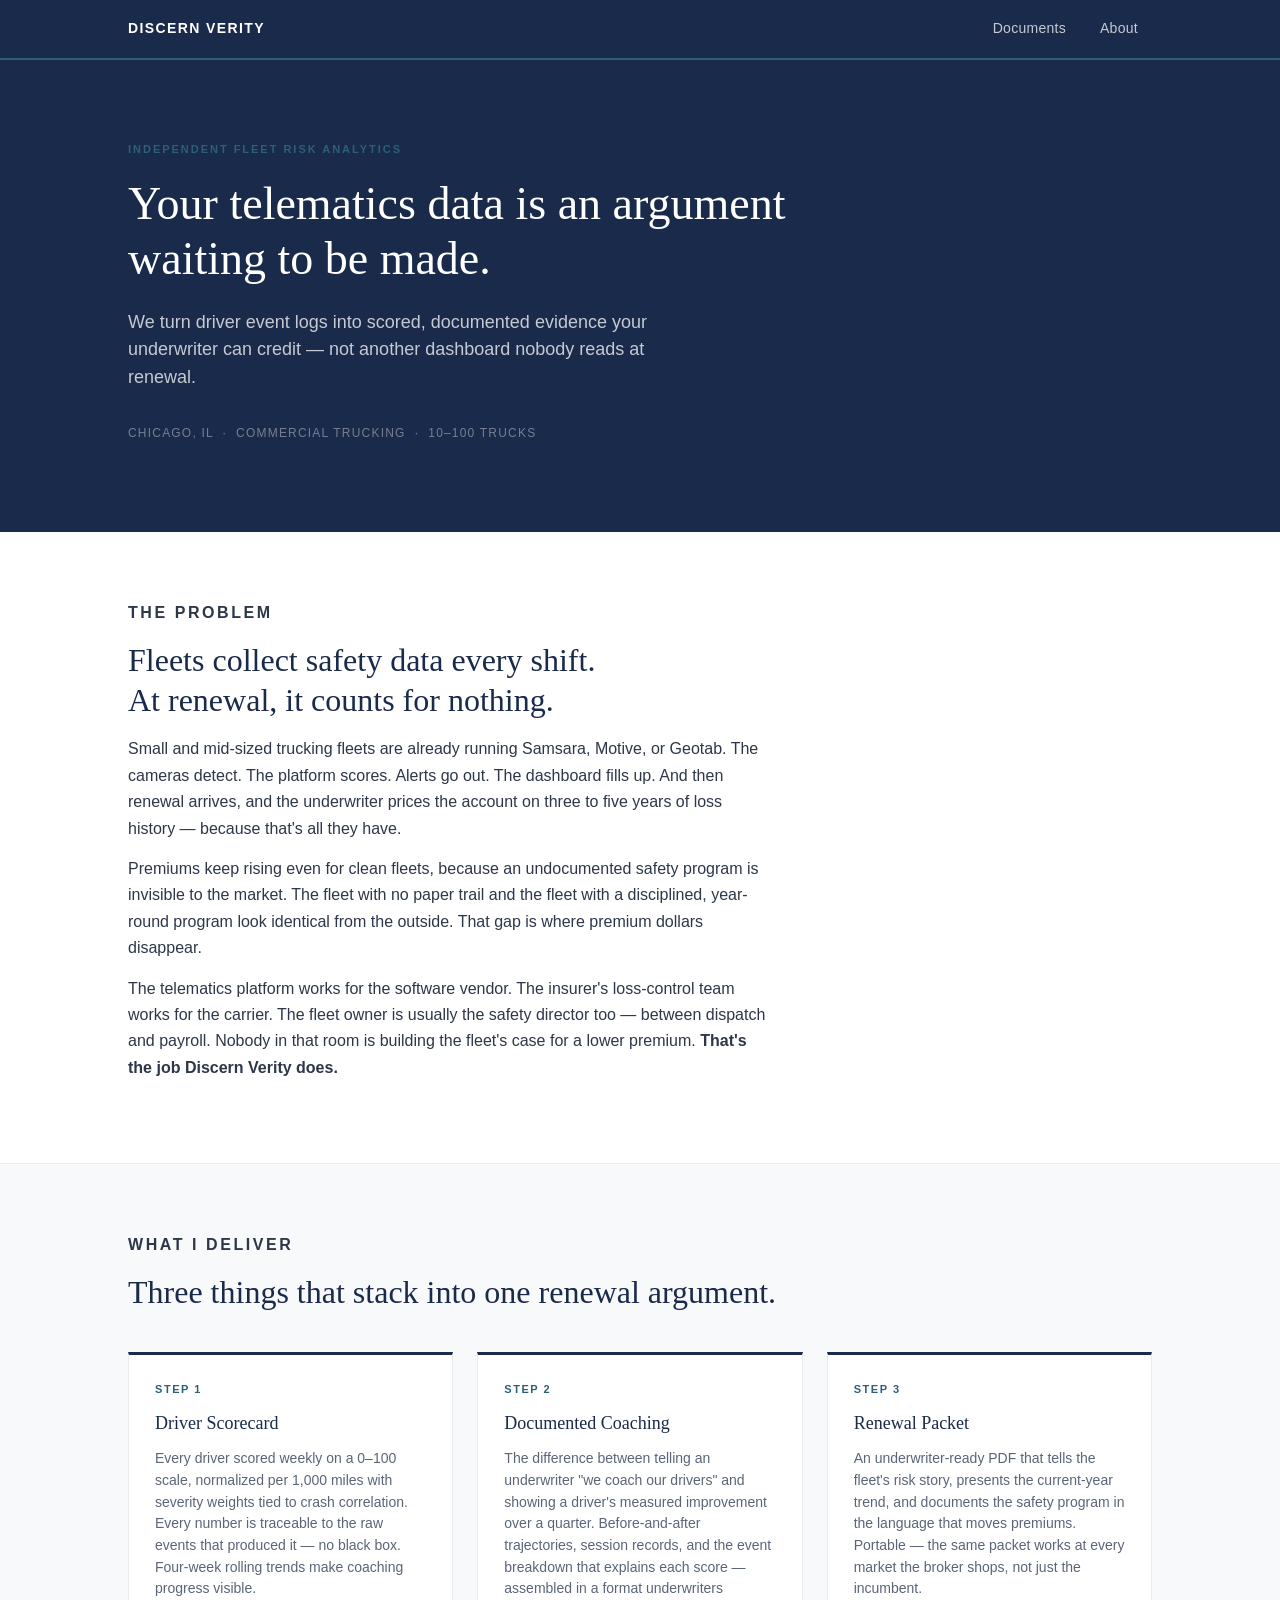
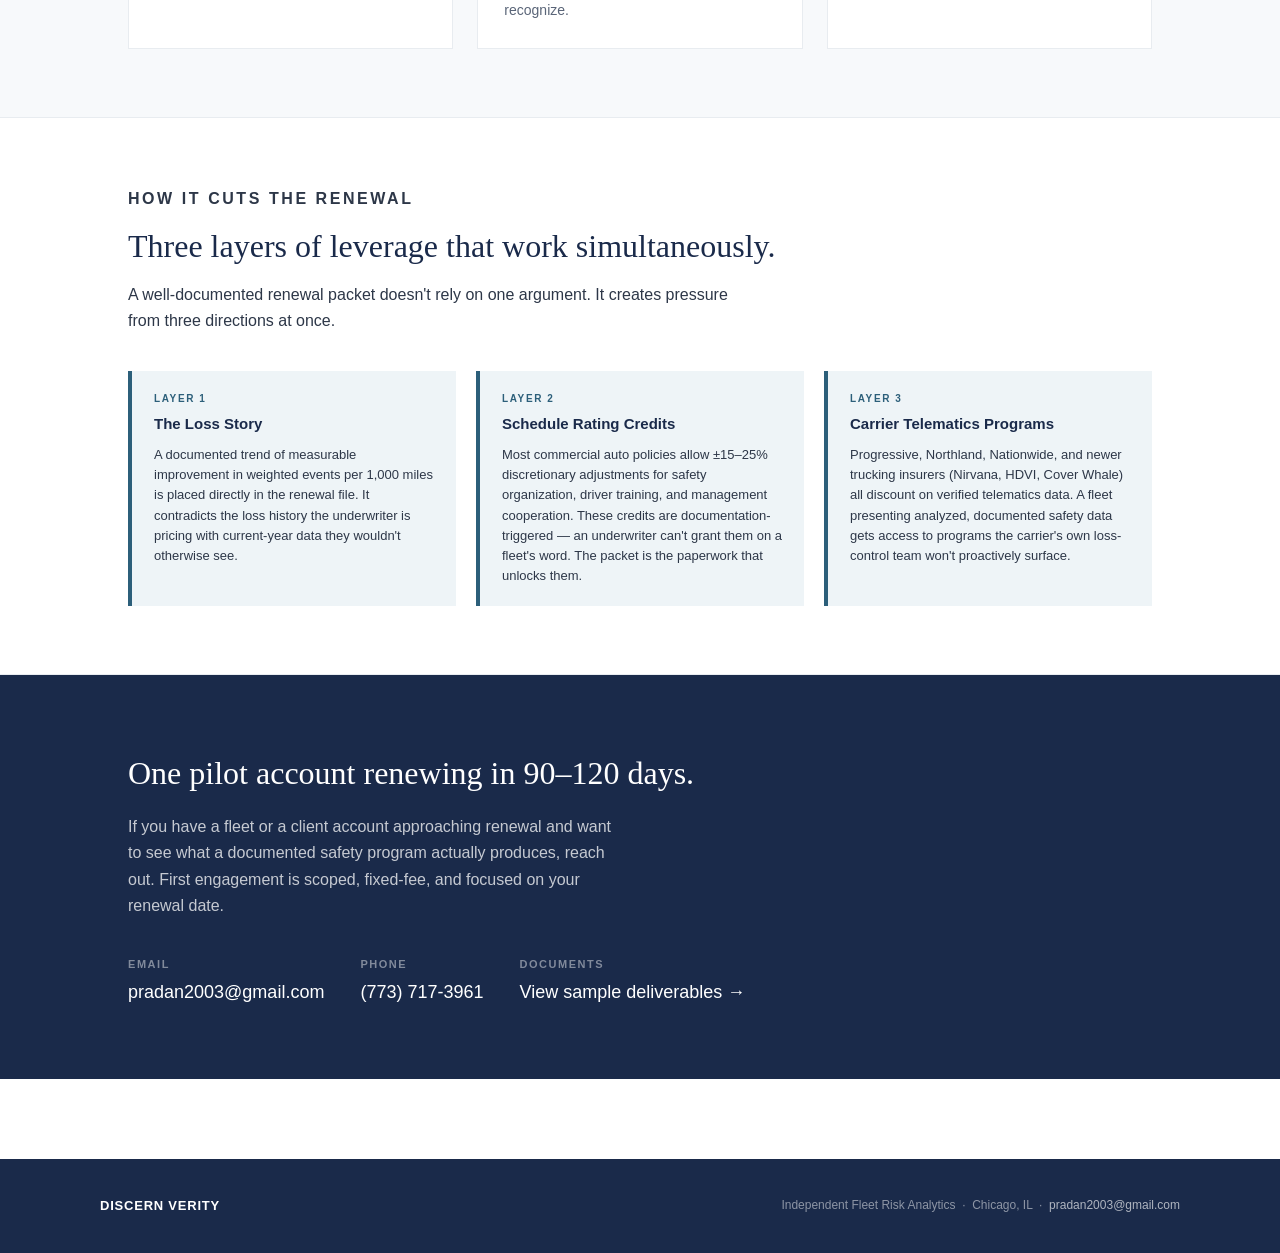
==== index.html @ 991e7363 "Initial public site — Discern Verity Three-page static site (index, documents, about) with all brand" ====
<!DOCTYPE html>
<html lang="en">
<head>
  <meta charset="UTF-8">
  <meta name="viewport" content="width=device-width, initial-scale=1.0">
  <title>Discern Verity — Independent Fleet Risk Analytics</title>
  <meta name="description" content="Discern Verity turns fleet telematics data into driver scorecards, documented coaching, and underwriter-ready renewal packets. Chicago, IL.">
  <link rel="stylesheet" href="site.css">
</head>
<body>

  <!-- ── Header ─────────────────────────────────────────────────────── -->
  <header class="site-header">
    <nav class="site-nav container">
      <a class="brand" href="index.html">Discern Verity</a>
      <div class="nav-links">
        <a href="documents.html">Documents</a>
        <a href="about.html">About</a>
      </div>
    </nav>
  </header>

  <!-- ── Hero ───────────────────────────────────────────────────────── -->
  <section class="hero">
    <div class="container">
      <p class="hero-eyebrow">Independent Fleet Risk Analytics</p>
      <h1>Your telematics data is an argument waiting to be made.</h1>
      <p class="hero-sub">
        We turn driver event logs into scored, documented evidence your underwriter
        can credit — not another dashboard nobody reads at renewal.
      </p>
      <p class="hero-location">Chicago, IL &nbsp;·&nbsp; Commercial Trucking &nbsp;·&nbsp; 10–100 trucks</p>
    </div>
  </section>

  <!-- ── Problem ────────────────────────────────────────────────────── -->
  <section class="section">
    <div class="container">
      <p class="section-label">The problem</p>
      <h2>Fleets collect safety data every shift.<br>At renewal, it counts for nothing.</h2>
      <div class="section-body">
        <p>
          Small and mid-sized trucking fleets are already running Samsara, Motive, or Geotab.
          The cameras detect. The platform scores. Alerts go out. The dashboard fills up.
          And then renewal arrives, and the underwriter prices the account on three to five
          years of loss history — because that's all they have.
        </p>
        <p>
          Premiums keep rising even for clean fleets, because an undocumented safety
          program is invisible to the market. The fleet with no paper trail and the fleet
          with a disciplined, year-round program look identical from the outside.
          That gap is where premium dollars disappear.
        </p>
        <p>
          The telematics platform works for the software vendor. The insurer's loss-control
          team works for the carrier. The fleet owner is usually the safety director too —
          between dispatch and payroll. Nobody in that room is building the fleet's case
          for a lower premium.
          <strong>That's the job Discern Verity does.</strong>
        </p>
      </div>
    </div>
  </section>

  <hr class="section-divider">

  <!-- ── What I deliver ─────────────────────────────────────────────── -->
  <section class="section section-alt">
    <div class="container">
      <p class="section-label">What I deliver</p>
      <h2>Three things that stack into one renewal argument.</h2>
      <div class="deliver-grid">

        <div class="deliver-card">
          <p class="step">Step 1</p>
          <h3>Driver Scorecard</h3>
          <p>
            Every driver scored weekly on a 0–100 scale, normalized per 1,000 miles
            with severity weights tied to crash correlation. Every number is
            traceable to the raw events that produced it — no black box.
            Four-week rolling trends make coaching progress visible.
          </p>
        </div>

        <div class="deliver-card">
          <p class="step">Step 2</p>
          <h3>Documented Coaching</h3>
          <p>
            The difference between telling an underwriter "we coach our drivers"
            and showing a driver's measured improvement over a quarter.
            Before-and-after trajectories, session records, and the event breakdown
            that explains each score — assembled in a format underwriters recognize.
          </p>
        </div>

        <div class="deliver-card">
          <p class="step">Step 3</p>
          <h3>Renewal Packet</h3>
          <p>
            An underwriter-ready PDF that tells the fleet's risk story, presents
            the current-year trend, and documents the safety program in the language
            that moves premiums. Portable — the same packet works at every market
            the broker shops, not just the incumbent.
          </p>
        </div>

      </div>
    </div>
  </section>

  <hr class="section-divider">

  <!-- ── Three Layers ───────────────────────────────────────────────── -->
  <section class="section">
    <div class="container">
      <p class="section-label">How it cuts the renewal</p>
      <h2>Three layers of leverage that work simultaneously.</h2>
      <p style="max-width:600px; margin-bottom:0; color:var(--body-text);">
        A well-documented renewal packet doesn't rely on one argument.
        It creates pressure from three directions at once.
      </p>

      <div class="layers-grid">

        <div class="layer-card">
          <p class="layer-num">Layer 1</p>
          <h3>The Loss Story</h3>
          <p>
            A documented trend of measurable improvement in weighted events per
            1,000 miles is placed directly in the renewal file. It contradicts the
            loss history the underwriter is pricing with current-year data they
            wouldn't otherwise see.
          </p>
        </div>

        <div class="layer-card">
          <p class="layer-num">Layer 2</p>
          <h3>Schedule Rating Credits</h3>
          <p>
            Most commercial auto policies allow ±15–25% discretionary adjustments
            for safety organization, driver training, and management cooperation.
            These credits are documentation-triggered — an underwriter can't grant
            them on a fleet's word. The packet is the paperwork that unlocks them.
          </p>
        </div>

        <div class="layer-card">
          <p class="layer-num">Layer 3</p>
          <h3>Carrier Telematics Programs</h3>
          <p>
            Progressive, Northland, Nationwide, and newer trucking insurers
            (Nirvana, HDVI, Cover Whale) all discount on verified telematics data.
            A fleet presenting analyzed, documented safety data gets access to
            programs the carrier's own loss-control team won't proactively surface.
          </p>
        </div>

      </div>
    </div>
  </section>

  <hr class="section-divider">

  <!-- ── CTA / Contact ──────────────────────────────────────────────── -->
  <section class="cta-section">
    <div class="container">
      <h2>One pilot account renewing in 90–120 days.</h2>
      <p>
        If you have a fleet or a client account approaching renewal and want to
        see what a documented safety program actually produces, reach out.
        First engagement is scoped, fixed-fee, and focused on your renewal date.
      </p>
      <div class="contact-grid">
        <div class="contact-item">
          <span class="contact-label">Email</span>
          <span class="contact-value">
            <a href="mailto:pradan2003@gmail.com">pradan2003@gmail.com</a>
          </span>
        </div>
        <div class="contact-item">
          <span class="contact-label">Phone</span>
          <span class="contact-value">
            <a href="tel:+17737173961">(773) 717-3961</a>
          </span>
        </div>
        <div class="contact-item">
          <span class="contact-label">Documents</span>
          <span class="contact-value">
            <a href="documents.html">View sample deliverables →</a>
          </span>
        </div>
      </div>
    </div>
  </section>

  <!-- ── Footer ─────────────────────────────────────────────────────── -->
  <footer class="site-footer">
    <div class="footer-inner">
      <span class="footer-brand">Discern Verity</span>
      <span class="footer-copy">
        Independent Fleet Risk Analytics &nbsp;·&nbsp; Chicago, IL
        &nbsp;·&nbsp; <a href="mailto:pradan2003@gmail.com">pradan2003@gmail.com</a>
      </span>
    </div>
  </footer>

</body>
</html>
---- site.css ----
/*
  Discern Verity — site.css
  ──────────────────────────────────────────────────────────────────────────
  ALL color values are sourced directly from
  src/discern_verity/reporting/theme.py in the private Discern_Verity repo.
  Variable names map one-to-one to theme.py constants.
  ──────────────────────────────────────────────────────────────────────────
*/

:root {
  --navy:          #1a2a4a;  /* theme.py  NAVY         */
  --gray:          #5a6578;  /* theme.py  GRAY         */
  --accent:        #2c5f7a;  /* theme.py  ACCENT       */
  --light-grid:    #e8ecf0;  /* theme.py  LIGHT_GRID   */
  --light-bg:      #f7f9fb;  /* theme.py  LIGHT_BG     */
  --callout-bg:    #eef4f7;  /* theme.py  CALLOUT_BG   */
  --body-text:     #2d3748;  /* theme.py  BODY_TEXT    */
  --bg-white:      #ffffff;  /* theme.py  BG_WHITE     */
  --bg-secondary:  #f4f6f8;  /* theme.py  BG_SECONDARY */

  --font-sans:  "Helvetica Neue", Helvetica, Arial, sans-serif; /* theme.py FONT       */
  --font-serif: Georgia, "Times New Roman", serif;              /* theme.py SERIF_FONT */
}

/* ── Reset ─────────────────────────────────────────────────────────────── */
*, *::before, *::after { box-sizing: border-box; }

body {
  margin: 0;
  font-family: var(--font-sans);
  font-size: 16px;
  line-height: 1.65;
  color: var(--body-text);
  background: var(--bg-white);
  -webkit-font-smoothing: antialiased;
}

a { color: var(--accent); text-decoration: none; }
a:hover { text-decoration: underline; }
img { max-width: 100%; height: auto; display: block; }

/* ── Layout ─────────────────────────────────────────────────────────────── */
.container {
  max-width: 1080px;
  margin: 0 auto;
  padding: 0 28px;
}

/* ── Header / Nav ───────────────────────────────────────────────────────── */
.site-header {
  background: var(--navy);
  position: sticky;
  top: 0;
  z-index: 100;
  border-bottom: 2px solid var(--accent);
}

.site-nav {
  display: flex;
  align-items: center;
  justify-content: space-between;
  height: 58px;
}

.brand {
  font-family: var(--font-sans);
  font-size: 14px;
  font-weight: 700;
  color: #ffffff;
  letter-spacing: 0.1em;
  text-transform: uppercase;
  text-decoration: none;
}
.brand:hover { text-decoration: none; opacity: 0.9; }

.nav-links { display: flex; align-items: center; gap: 6px; }
.nav-links a {
  color: rgba(255,255,255,0.75);
  font-size: 14px;
  padding: 6px 14px;
  border-radius: 2px;
  letter-spacing: 0.02em;
}
.nav-links a:hover { color: #ffffff; text-decoration: none; }
.nav-links a.active {
  color: #ffffff;
  background: rgba(255,255,255,0.08);
}

/* ── Footer ─────────────────────────────────────────────────────────────── */
.site-footer {
  background: var(--navy);
  padding: 36px 28px;
  margin-top: 80px;
}

.footer-inner {
  max-width: 1080px;
  margin: 0 auto;
  display: flex;
  justify-content: space-between;
  align-items: center;
  flex-wrap: wrap;
  gap: 12px;
}

.footer-brand {
  font-size: 13px;
  font-weight: 700;
  color: #ffffff;
  letter-spacing: 0.06em;
  text-transform: uppercase;
}

.footer-copy {
  font-size: 12px;
  color: rgba(255,255,255,0.5);
}

.footer-copy a { color: rgba(255,255,255,0.65); }

/* ── Hero ───────────────────────────────────────────────────────────────── */
.hero {
  background: var(--navy);
  padding: 80px 0 76px;
}

.hero-eyebrow {
  font-size: 11px;
  font-weight: 700;
  letter-spacing: 0.18em;
  text-transform: uppercase;
  color: var(--accent);
  margin: 0 0 18px;
}

.hero h1 {
  font-family: var(--font-serif);
  font-size: clamp(26px, 4vw, 46px);
  font-weight: normal;
  line-height: 1.2;
  color: #ffffff;
  margin: 0 0 22px;
  max-width: 680px;
}

.hero-sub {
  font-size: 18px;
  color: rgba(255,255,255,0.75);
  max-width: 540px;
  margin: 0 0 10px;
  line-height: 1.55;
}

.hero-location {
  font-size: 12px;
  letter-spacing: 0.1em;
  text-transform: uppercase;
  color: rgba(255,255,255,0.4);
  margin-top: 32px;
}

/* ── Sections ───────────────────────────────────────────────────────────── */
.section { padding: 68px 0; }
.section-alt { background: var(--light-bg); }

.section-label {
  font-size: 11px;
  font-weight: 700;
  letter-spacing: 0.16em;
  text-transform: uppercase;
  color: var(--gray);
  margin: 0 0 12px;
}

.section h2 {
  font-family: var(--font-serif);
  font-size: clamp(22px, 2.8vw, 32px);
  font-weight: normal;
  color: var(--navy);
  margin: 0 0 16px;
  line-height: 1.25;
}

.section > .container > p,
.section-body p {
  color: var(--body-text);
  max-width: 640px;
  margin: 0 0 14px;
  font-size: 16px;
}

/* ── Three-column deliver cards ─────────────────────────────────────────── */
.deliver-grid {
  display: grid;
  grid-template-columns: repeat(auto-fit, minmax(260px, 1fr));
  gap: 24px;
  margin-top: 40px;
}

.deliver-card {
  background: var(--bg-white);
  border: 1px solid var(--light-grid);
  border-top: 3px solid var(--navy);
  padding: 26px;
}

.deliver-card .step {
  font-size: 11px;
  font-weight: 700;
  letter-spacing: 0.14em;
  text-transform: uppercase;
  color: var(--accent);
  margin: 0 0 10px;
}

.deliver-card h3 {
  font-family: var(--font-serif);
  font-size: 18px;
  font-weight: normal;
  color: var(--navy);
  margin: 0 0 10px;
}

.deliver-card p {
  font-size: 14px;
  color: var(--gray);
  margin: 0;
  line-height: 1.55;
}

/* ── Renewal layers ─────────────────────────────────────────────────────── */
.layers-grid {
  display: grid;
  grid-template-columns: repeat(auto-fit, minmax(240px, 1fr));
  gap: 20px;
  margin-top: 36px;
}

.layer-card {
  background: var(--callout-bg);
  border-left: 4px solid var(--accent);
  padding: 20px 22px;
}

.layer-card .layer-num {
  font-size: 10px;
  font-weight: 700;
  letter-spacing: 0.16em;
  text-transform: uppercase;
  color: var(--accent);
  margin: 0 0 6px;
}

.layer-card h3 {
  font-size: 15px;
  font-weight: 700;
  color: var(--navy);
  margin: 0 0 8px;
}

.layer-card p {
  font-size: 13px;
  color: var(--body-text);
  margin: 0;
  line-height: 1.55;
}

/* ── CTA / Contact ──────────────────────────────────────────────────────── */
.cta-section {
  background: var(--navy);
  padding: 72px 0;
}

.cta-section h2 {
  font-family: var(--font-serif);
  font-size: clamp(22px, 2.8vw, 32px);
  font-weight: normal;
  color: #ffffff;
  margin: 0 0 14px;
}

.cta-section > .container > p {
  color: rgba(255,255,255,0.75);
  max-width: 500px;
  margin: 0 0 36px;
  font-size: 16px;
}

.contact-grid {
  display: flex;
  flex-wrap: wrap;
  gap: 36px;
}

.contact-item { display: flex; flex-direction: column; gap: 4px; }

.contact-label {
  font-size: 11px;
  font-weight: 700;
  letter-spacing: 0.14em;
  text-transform: uppercase;
  color: rgba(255,255,255,0.45);
}

.contact-value {
  font-size: 18px;
  color: #ffffff;
}
.contact-value a {
  color: #ffffff;
  font-weight: 500;
}
.contact-value a:hover { text-decoration: underline; }

/* ── Page intro header ──────────────────────────────────────────────────── */
.page-intro {
  padding: 56px 0 48px;
  border-bottom: 1px solid var(--light-grid);
}

.page-intro h1 {
  font-family: var(--font-serif);
  font-size: clamp(24px, 3vw, 38px);
  font-weight: normal;
  color: var(--navy);
  margin: 0 0 12px;
}

.page-intro p {
  font-size: 16px;
  color: var(--gray);
  margin: 0;
  max-width: 560px;
}

/* ── Document cards ─────────────────────────────────────────────────────── */
.doc-section { padding: 56px 0 80px; }

.doc-grid {
  display: grid;
  grid-template-columns: repeat(auto-fill, minmax(280px, 1fr));
  gap: 28px;
  margin-top: 48px;
}

.doc-card {
  background: var(--bg-white);
  border: 1px solid var(--light-grid);
  border-top: 3px solid var(--navy);
  padding: 28px 28px 24px;
  display: flex;
  flex-direction: column;
  gap: 14px;
}

.doc-tag {
  display: inline-block;
  font-size: 10px;
  font-weight: 700;
  letter-spacing: 0.1em;
  text-transform: uppercase;
  color: var(--accent);
  background: var(--callout-bg);
  padding: 3px 9px;
  border-radius: 2px;
  width: fit-content;
}

.doc-card h3 {
  font-family: var(--font-serif);
  font-size: 19px;
  font-weight: normal;
  color: var(--navy);
  margin: 0;
  line-height: 1.3;
}

.doc-card p {
  font-size: 14px;
  color: var(--body-text);
  margin: 0;
  line-height: 1.6;
  flex-grow: 1;
}

.demo-note {
  font-size: 12px;
  font-style: italic;
  color: var(--gray);
  background: var(--light-bg);
  border-left: 3px solid var(--light-grid);
  padding: 7px 11px;
  line-height: 1.45;
}

.doc-actions { display: flex; gap: 10px; flex-wrap: wrap; margin-top: 2px; }

.btn {
  display: inline-block;
  font-size: 13px;
  font-weight: 600;
  padding: 9px 20px;
  border-radius: 2px;
  letter-spacing: 0.02em;
  cursor: pointer;
  text-decoration: none;
  text-align: center;
}

.btn-primary {
  background: var(--navy);
  color: #ffffff;
  border: 1px solid var(--navy);
}
.btn-primary:hover {
  background: var(--accent);
  border-color: var(--accent);
  color: #ffffff;
  text-decoration: none;
}

.btn-secondary {
  background: transparent;
  color: var(--accent);
  border: 1px solid var(--light-grid);
}
.btn-secondary:hover {
  border-color: var(--accent);
  color: var(--accent);
  text-decoration: none;
}

/* ── About page ─────────────────────────────────────────────────────────── */
.about-section { padding: 56px 0 80px; }

.about-layout {
  display: grid;
  grid-template-columns: 200px 1fr;
  gap: 60px;
  align-items: start;
  margin-top: 48px;
}

.about-photo-wrap img {
  width: 100%;
  border-radius: 2px;
  border: 1px solid var(--light-grid);
  object-fit: cover;
  aspect-ratio: 3/4;
}

.about-photo-links {
  margin-top: 14px;
  display: flex;
  flex-direction: column;
  gap: 8px;
}

.about-photo-links a {
  font-size: 13px;
  color: var(--accent);
  display: flex;
  align-items: center;
  gap: 6px;
}

.about-bio h1 {
  font-family: var(--font-serif);
  font-size: clamp(24px, 2.8vw, 32px);
  font-weight: normal;
  color: var(--navy);
  margin: 0 0 4px;
}

.about-bio .title-line {
  font-size: 13px;
  font-weight: 600;
  letter-spacing: 0.06em;
  text-transform: uppercase;
  color: var(--gray);
  margin: 0 0 30px;
}

.about-bio p {
  font-size: 15px;
  line-height: 1.75;
  color: var(--body-text);
  margin: 0 0 18px;
  max-width: 660px;
}

.about-bio p:last-child { margin-bottom: 0; }

.about-bio strong { color: var(--navy); }

/* ── Dividers ───────────────────────────────────────────────────────────── */
.section-divider {
  border: none;
  border-top: 1px solid var(--light-grid);
  margin: 0;
}

/* ── Mobile ─────────────────────────────────────────────────────────────── */
@media (max-width: 640px) {
  .container { padding: 0 18px; }

  .hero { padding: 52px 0 48px; }
  .section { padding: 48px 0; }
  .cta-section { padding: 52px 0; }
  .page-intro { padding: 40px 0 36px; }
  .doc-section, .about-section { padding: 40px 0 60px; }

  .about-layout {
    grid-template-columns: 1fr;
    gap: 32px;
  }
  .about-photo-wrap { max-width: 160px; }

  .footer-inner { flex-direction: column; align-items: flex-start; gap: 8px; }
  .site-footer { margin-top: 56px; }

  .contact-grid { flex-direction: column; gap: 24px; }

  .doc-actions { flex-direction: column; }
  .btn { width: 100%; }

  .nav-links a { padding: 6px 10px; }
}
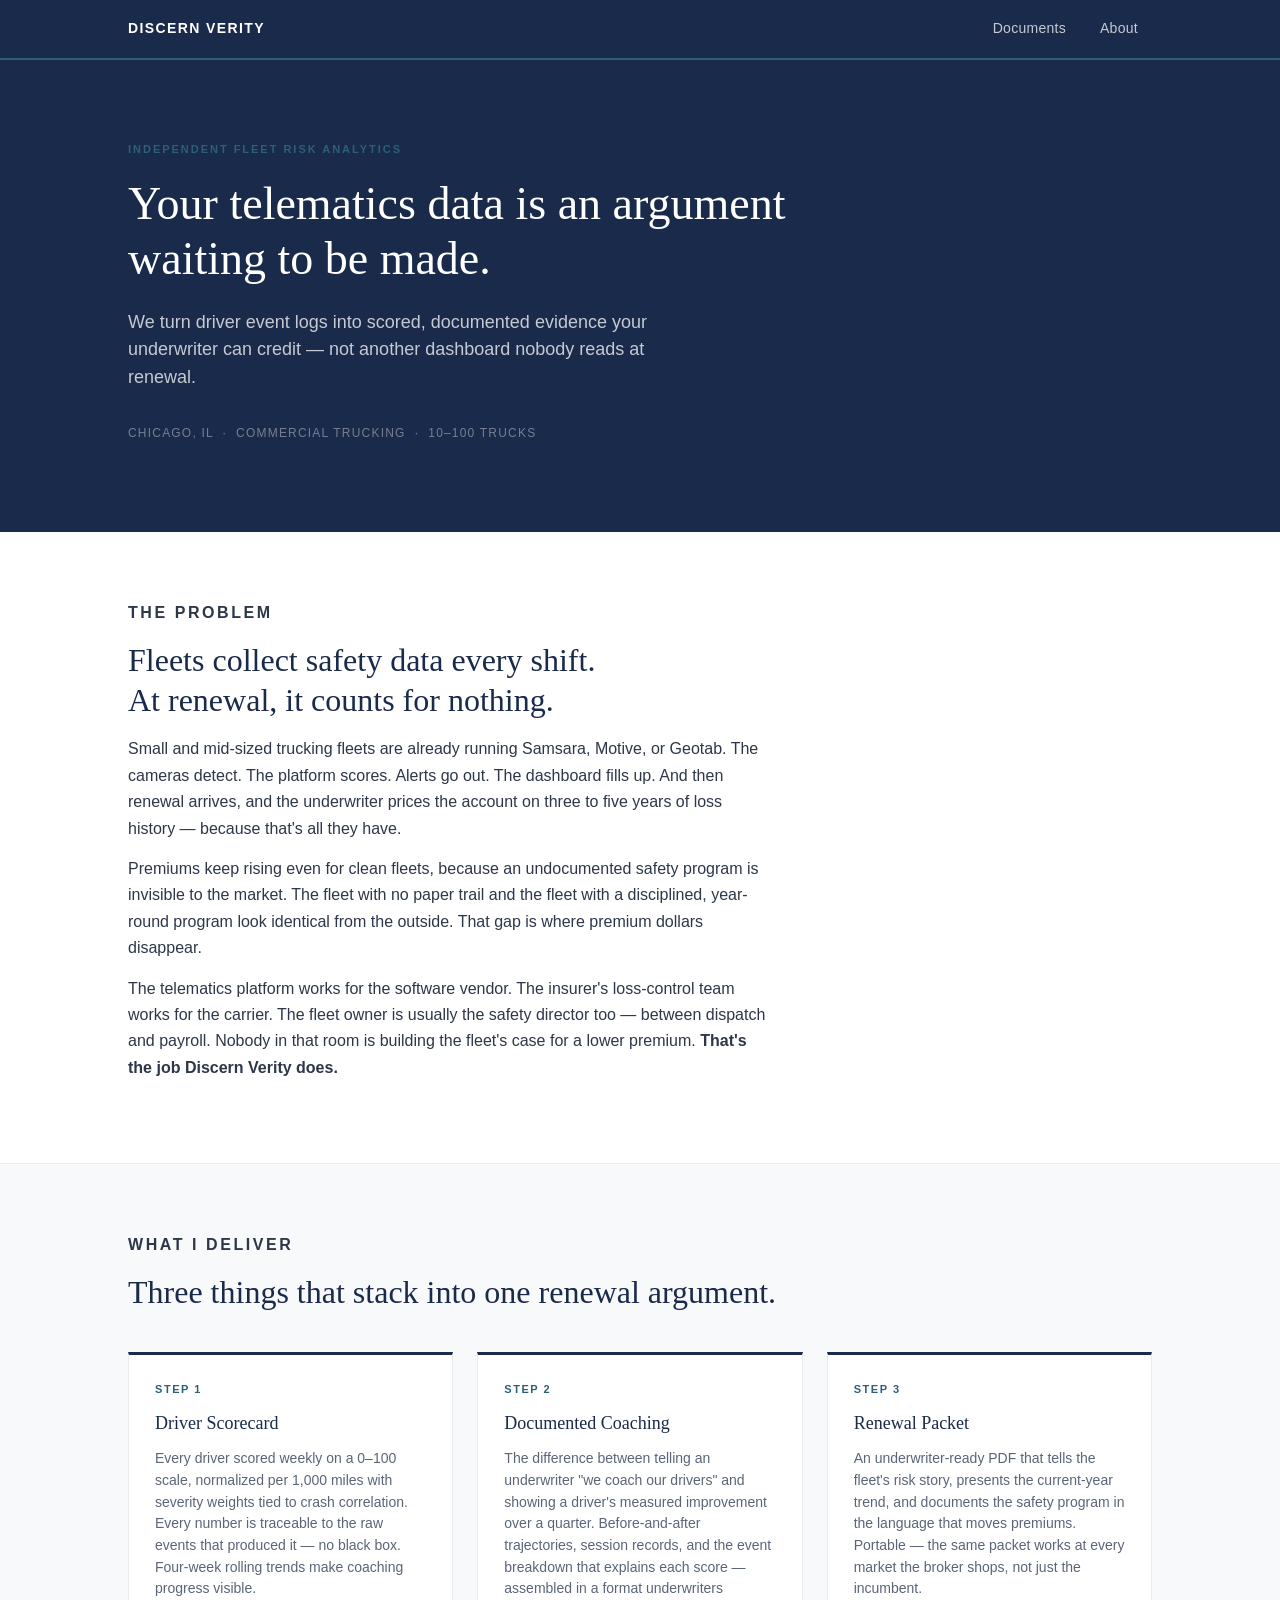
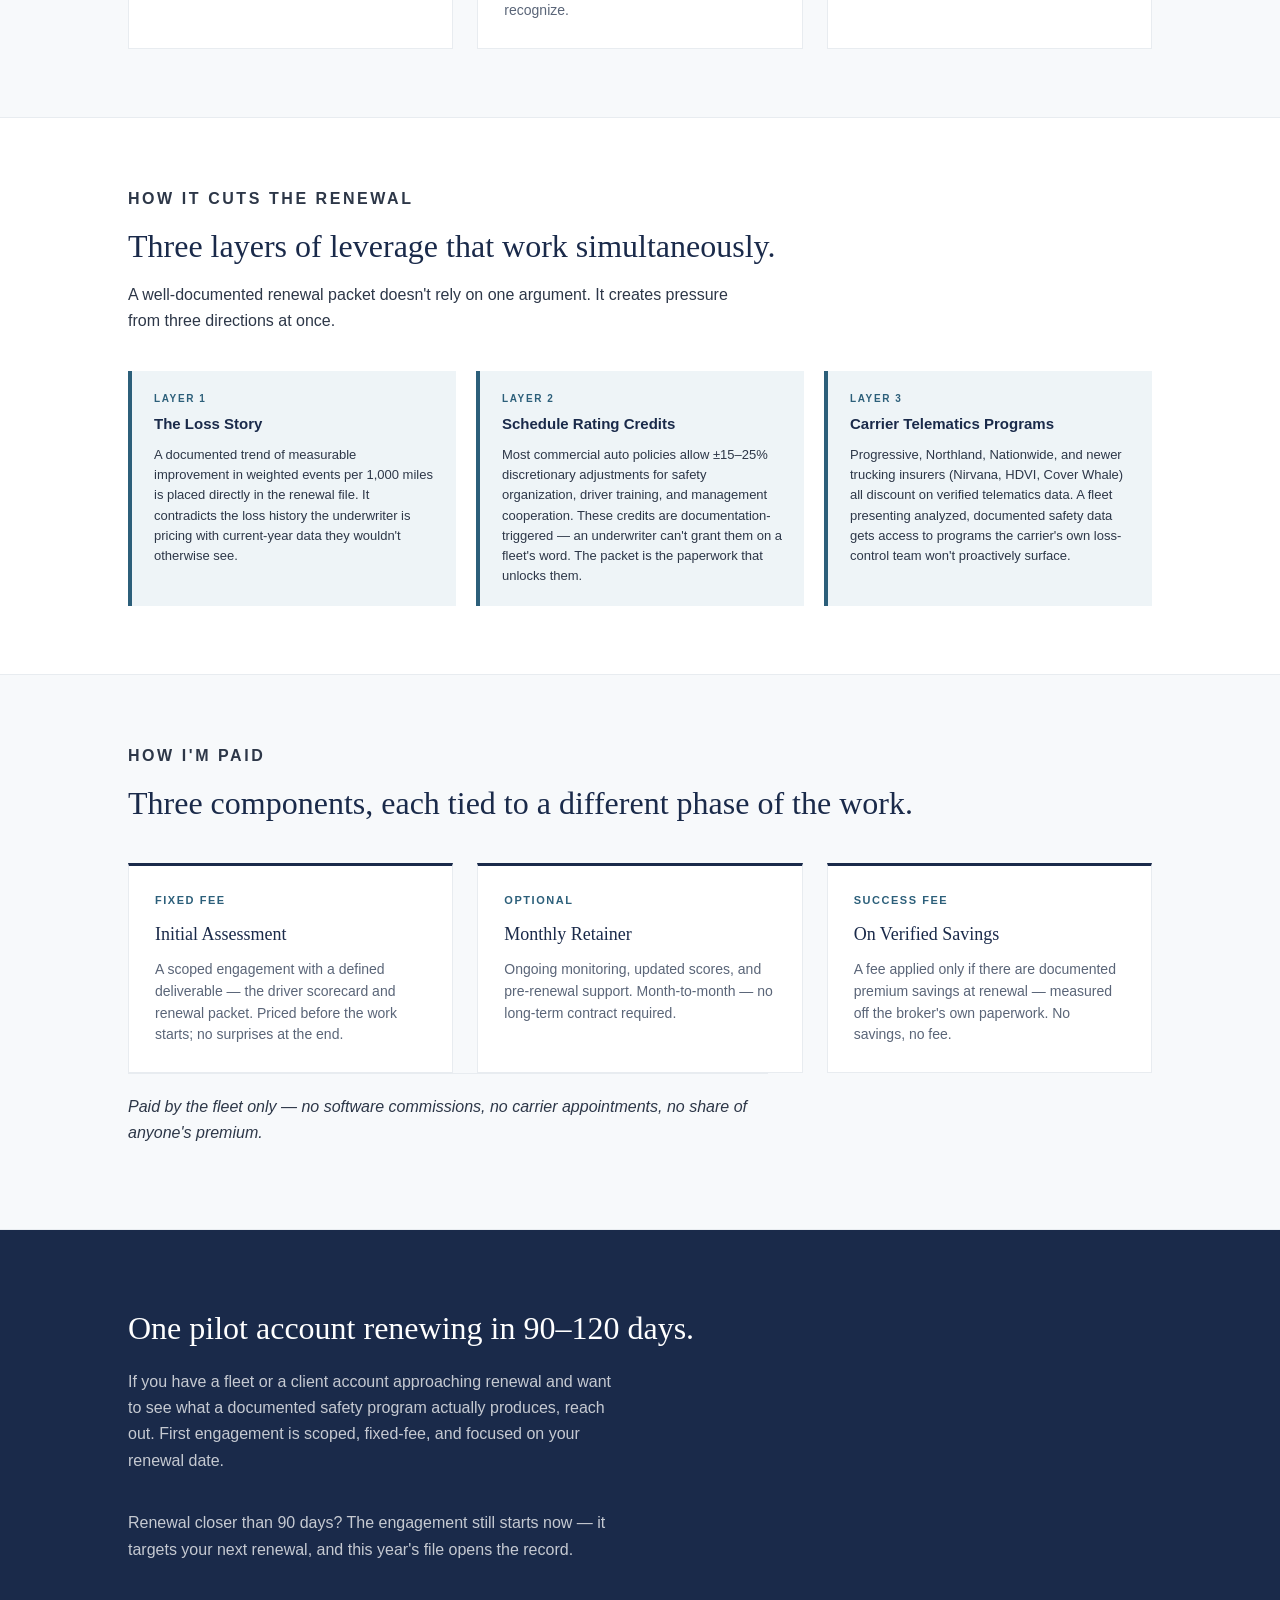
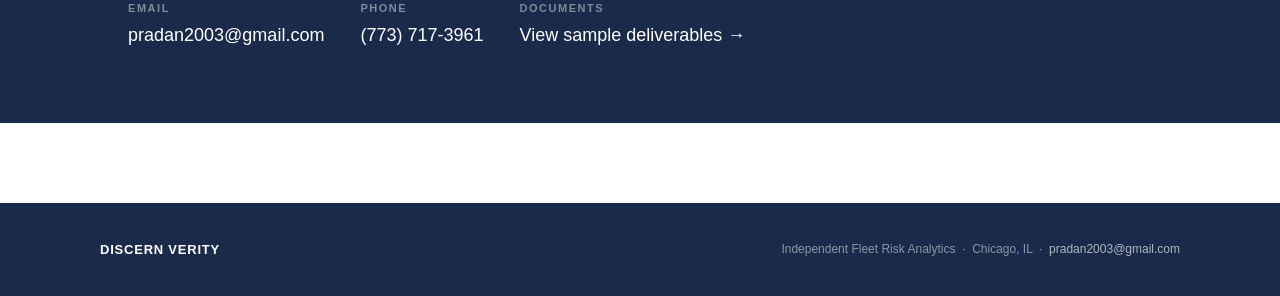
==== commit b4c3b43f: "Add renewal timeline PDF and card; add How I'm paid section" ====
--- a/index.html
+++ b/index.html
@@ -161,6 +161,50 @@
 
   <hr class="section-divider">
 
+  <!-- ── How I'm paid ───────────────────────────────────────────────── -->
+  <section class="section section-alt">
+    <div class="container">
+      <p class="section-label">How I'm paid</p>
+      <h2>Three components, each tied to a different phase of the work.</h2>
+      <div class="deliver-grid">
+
+        <div class="deliver-card">
+          <p class="step">Fixed Fee</p>
+          <h3>Initial Assessment</h3>
+          <p>
+            A scoped engagement with a defined deliverable — the driver scorecard and
+            renewal packet. Priced before the work starts; no surprises at the end.
+          </p>
+        </div>
+
+        <div class="deliver-card">
+          <p class="step">Optional</p>
+          <h3>Monthly Retainer</h3>
+          <p>
+            Ongoing monitoring, updated scores, and pre-renewal support.
+            Month-to-month — no long-term contract required.
+          </p>
+        </div>
+
+        <div class="deliver-card">
+          <p class="step">Success Fee</p>
+          <h3>On Verified Savings</h3>
+          <p>
+            A fee applied only if there are documented premium savings at renewal —
+            measured off the broker's own paperwork. No savings, no fee.
+          </p>
+        </div>
+
+      </div>
+      <p class="paid-closer">
+        Paid by the fleet only — no software commissions, no carrier appointments,
+        no share of anyone's premium.
+      </p>
+    </div>
+  </section>
+
+  <hr class="section-divider">
+
   <!-- ── CTA / Contact ──────────────────────────────────────────────── -->
   <section class="cta-section">
     <div class="container">
@@ -169,6 +213,10 @@
         If you have a fleet or a client account approaching renewal and want to
         see what a documented safety program actually produces, reach out.
         First engagement is scoped, fixed-fee, and focused on your renewal date.
+      </p>
+      <p class="cta-secondary">
+        Renewal closer than 90 days? The engagement still starts now — it
+        targets your next renewal, and this year's file opens the record.
       </p>
       <div class="contact-grid">
         <div class="contact-item">
--- a/site.css
+++ b/site.css
@@ -501,6 +501,25 @@
   margin: 0;
 }
 
+/* ── How I'm paid closer line ───────────────────────────────────────────── */
+.paid-closer {
+  margin-top: 32px;
+  padding-top: 20px;
+  border-top: 1px solid var(--light-grid);
+  font-size: 0.9rem;
+  color: var(--body-text);
+  font-style: italic;
+  max-width: 600px;
+}
+
+/* ── CTA secondary line ──────────────────────────────────────────────────── */
+.cta-secondary {
+  margin-top: 14px;
+  font-size: 0.875rem;
+  color: var(--gray);   /* theme.py GRAY = #5a6578 — quiet secondary tone */
+  max-width: 540px;
+}
+
 /* ── Mobile ─────────────────────────────────────────────────────────────── */
 @media (max-width: 640px) {
   .container { padding: 0 18px; }
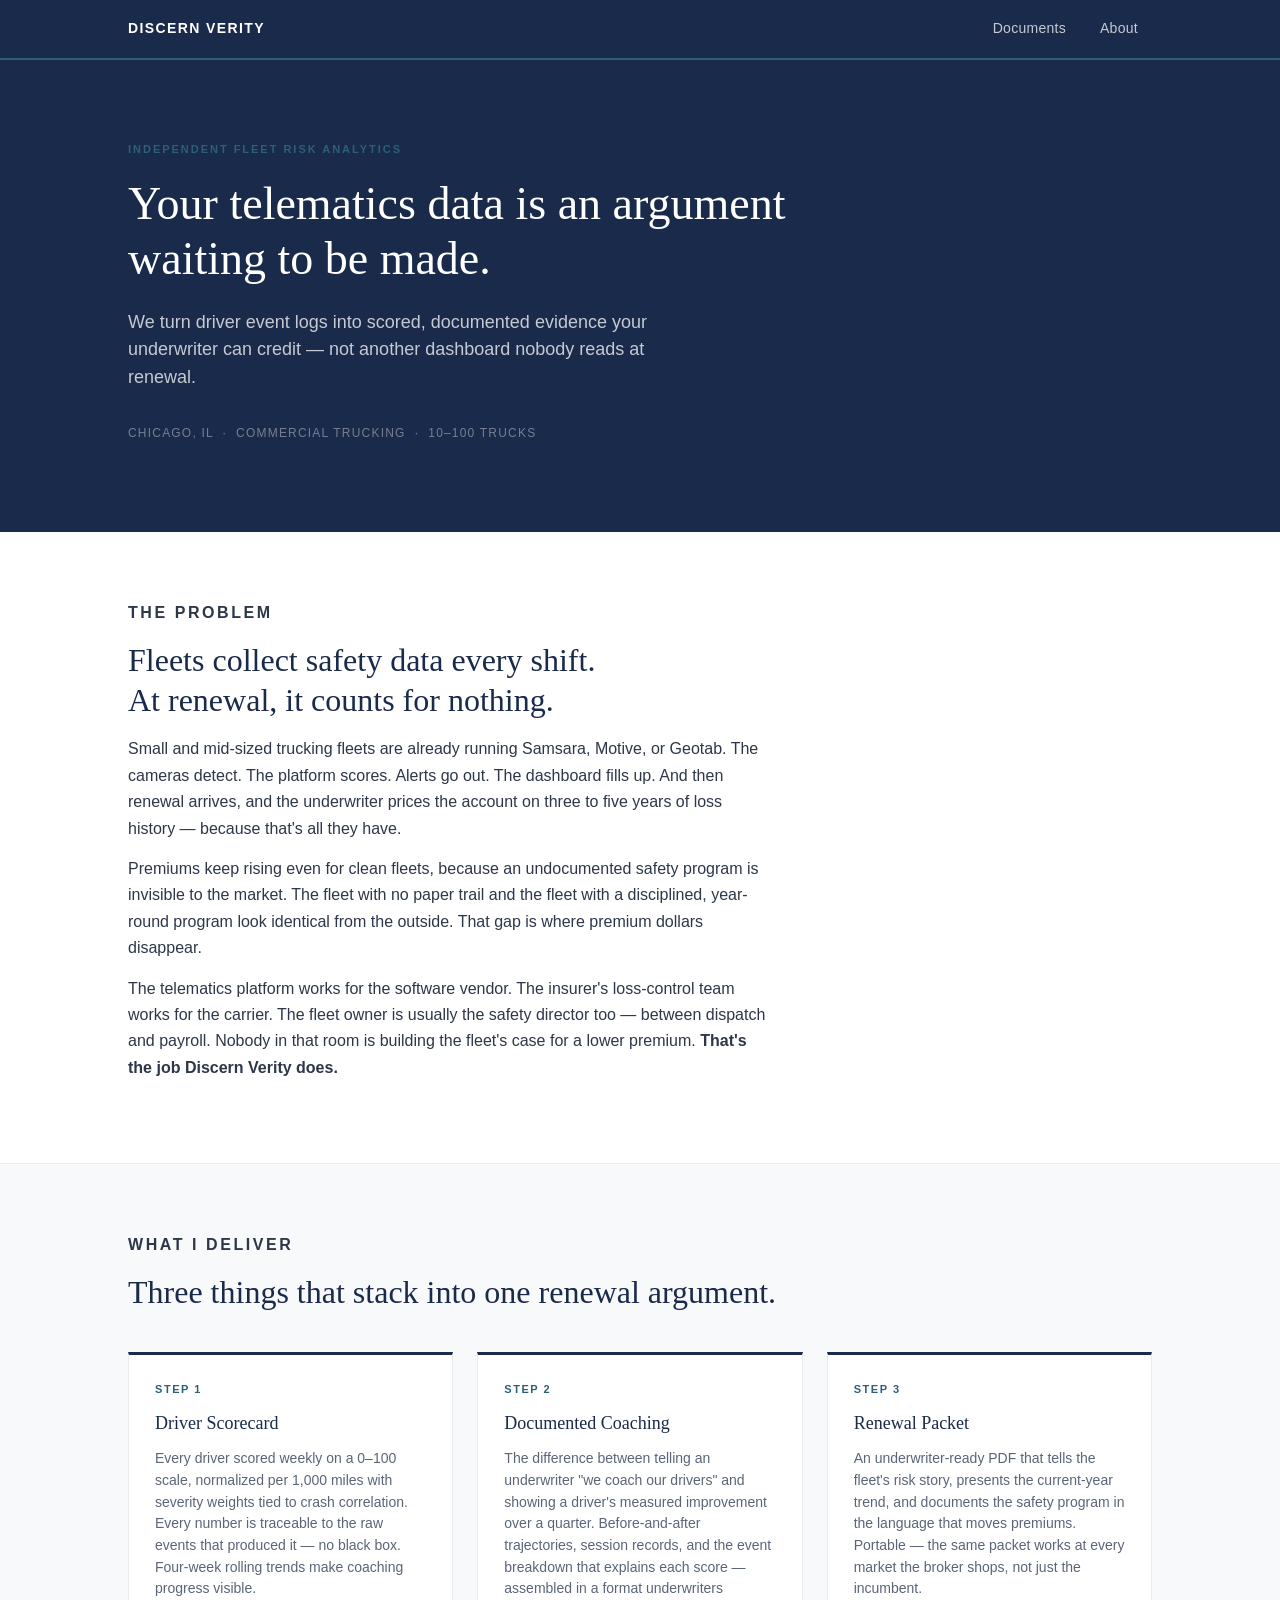
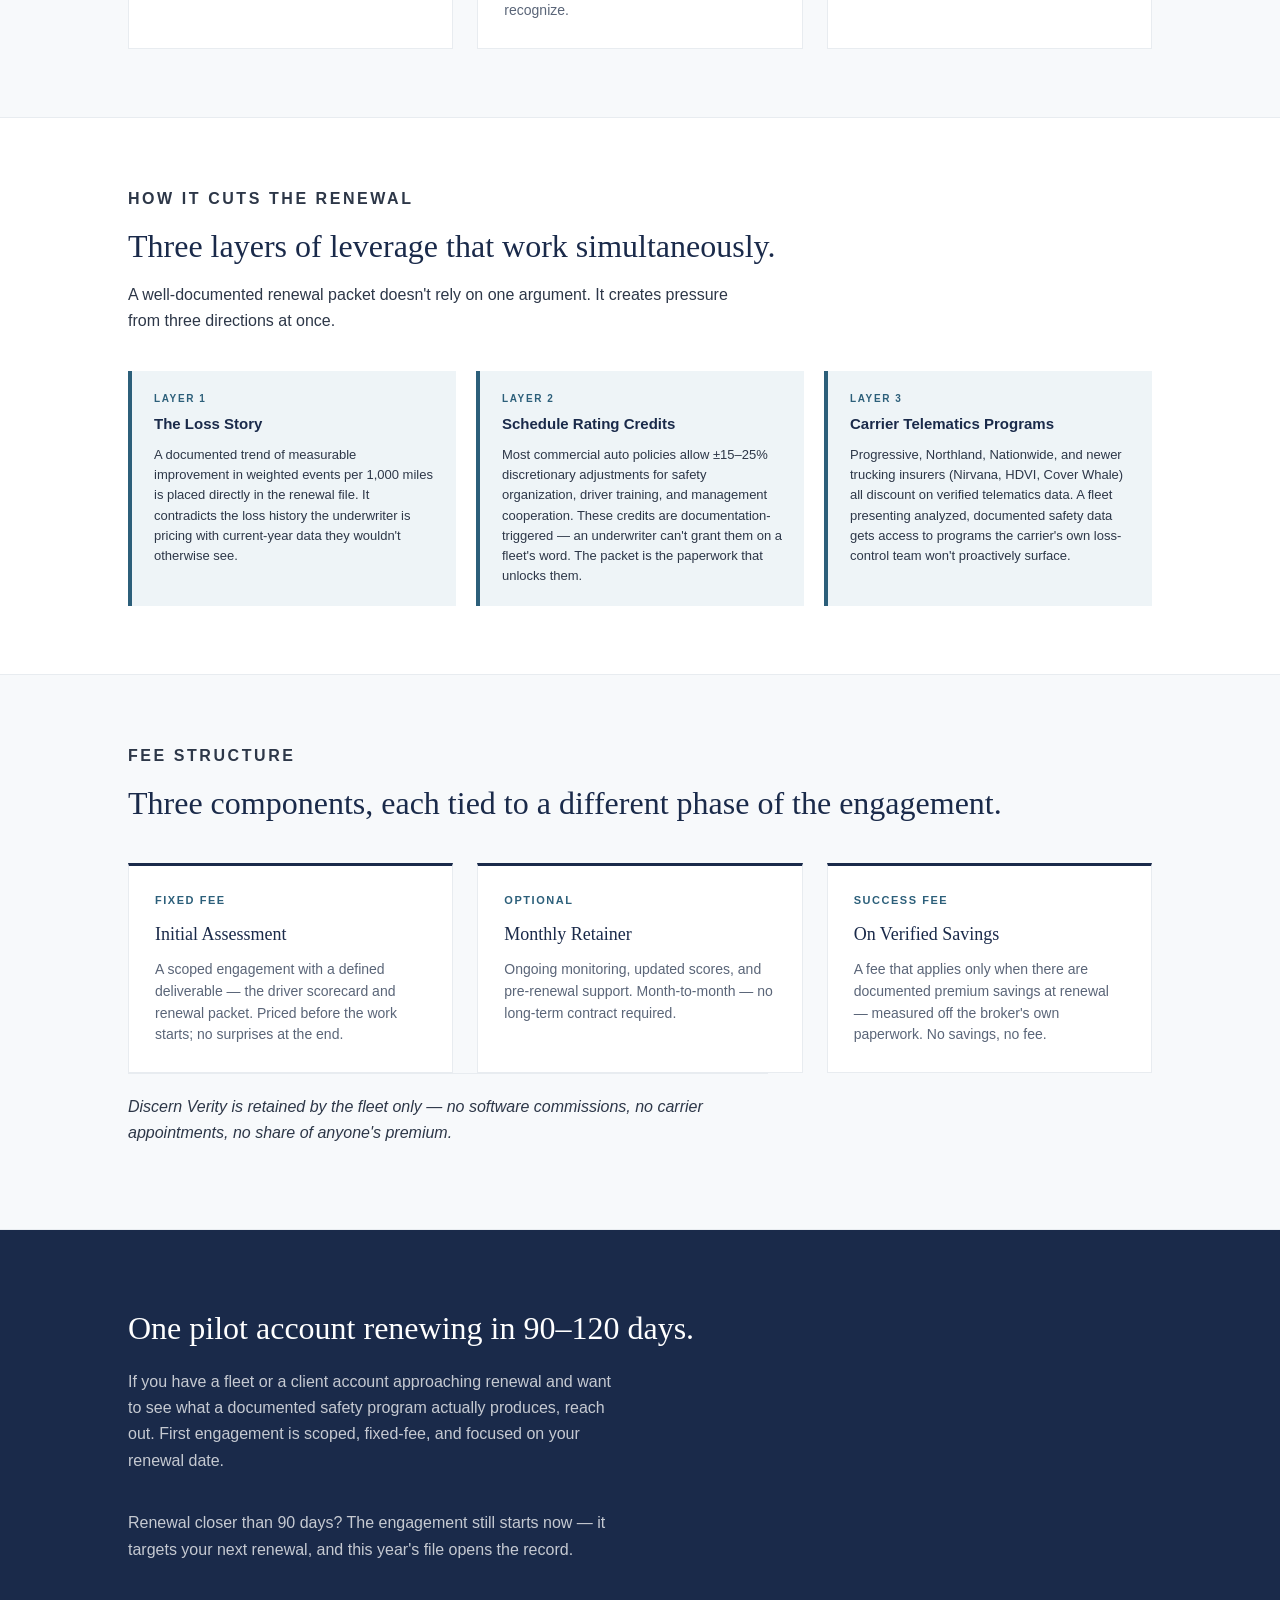
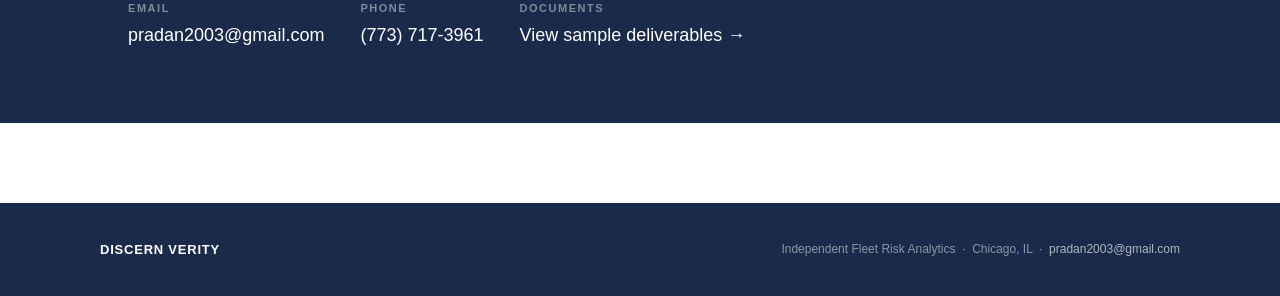
==== commit 130c39c5: "Fee structure: reframe section as company-facing Co-authored-by: Cursor <cursoragent@cursor.com>" ====
--- a/index.html
+++ b/index.html
@@ -161,11 +161,11 @@
 
   <hr class="section-divider">
 
-  <!-- ── How I'm paid ───────────────────────────────────────────────── -->
+  <!-- ── Fee structure ─────────────────────────────────────────────── -->
   <section class="section section-alt">
     <div class="container">
-      <p class="section-label">How I'm paid</p>
-      <h2>Three components, each tied to a different phase of the work.</h2>
+      <p class="section-label">Fee structure</p>
+      <h2>Three components, each tied to a different phase of the engagement.</h2>
       <div class="deliver-grid">
 
         <div class="deliver-card">
@@ -190,15 +190,15 @@
           <p class="step">Success Fee</p>
           <h3>On Verified Savings</h3>
           <p>
-            A fee applied only if there are documented premium savings at renewal —
-            measured off the broker's own paperwork. No savings, no fee.
+            A fee that applies only when there are documented premium savings at
+            renewal — measured off the broker's own paperwork. No savings, no fee.
           </p>
         </div>
 
       </div>
       <p class="paid-closer">
-        Paid by the fleet only — no software commissions, no carrier appointments,
-        no share of anyone's premium.
+        Discern Verity is retained by the fleet only — no software commissions,
+        no carrier appointments, no share of anyone's premium.
       </p>
     </div>
   </section>
